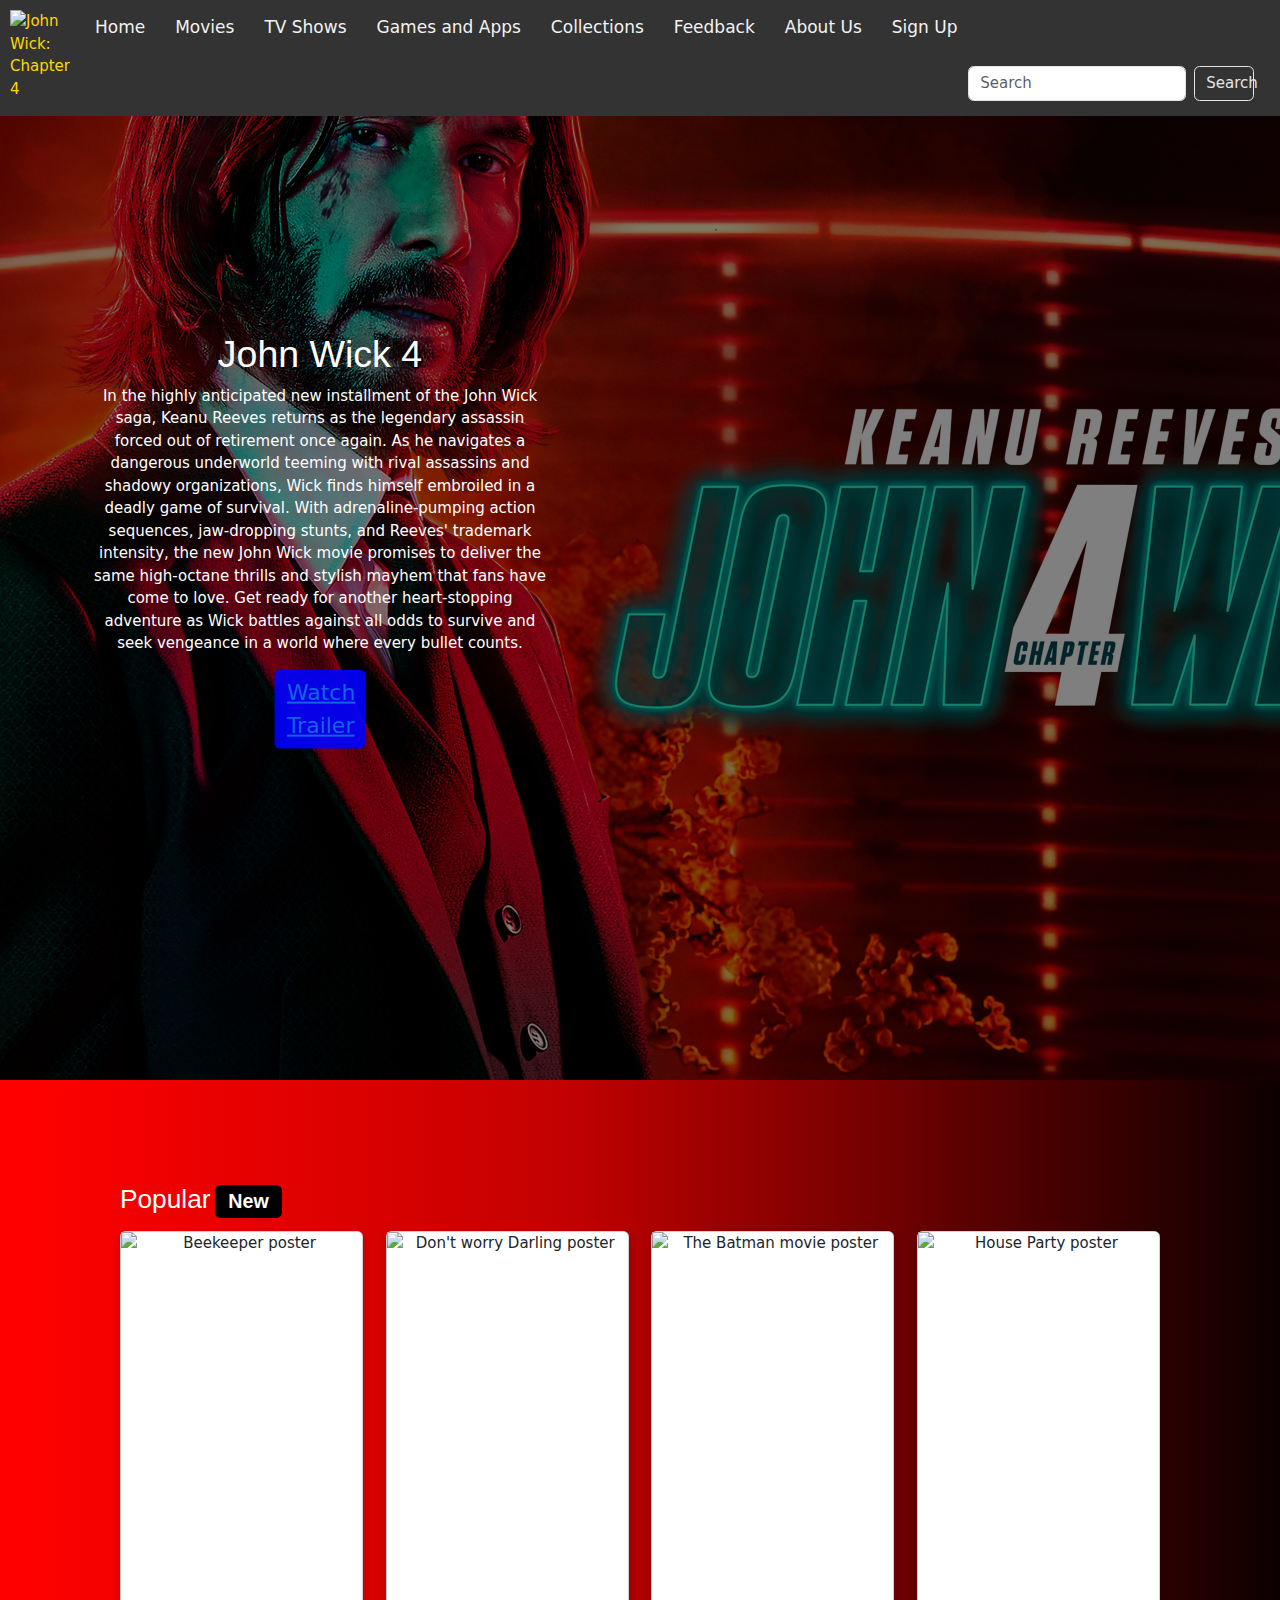
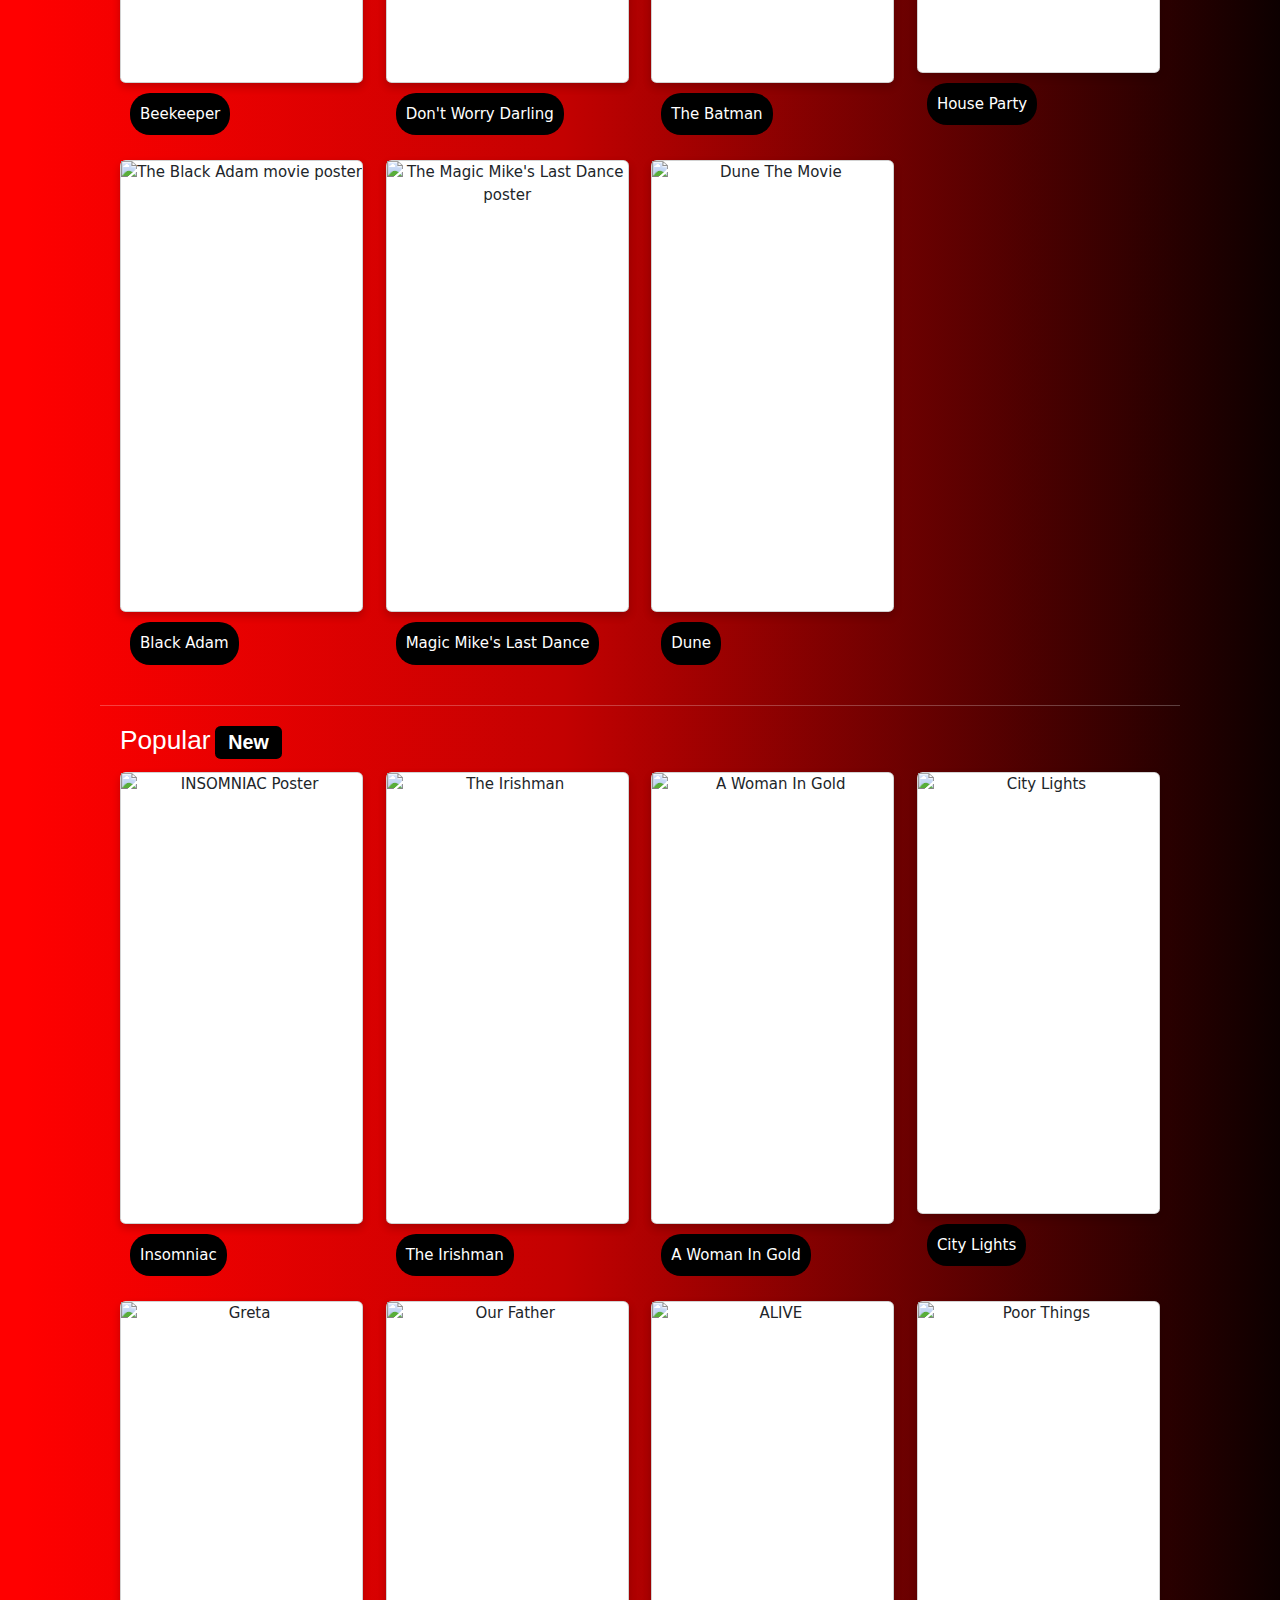
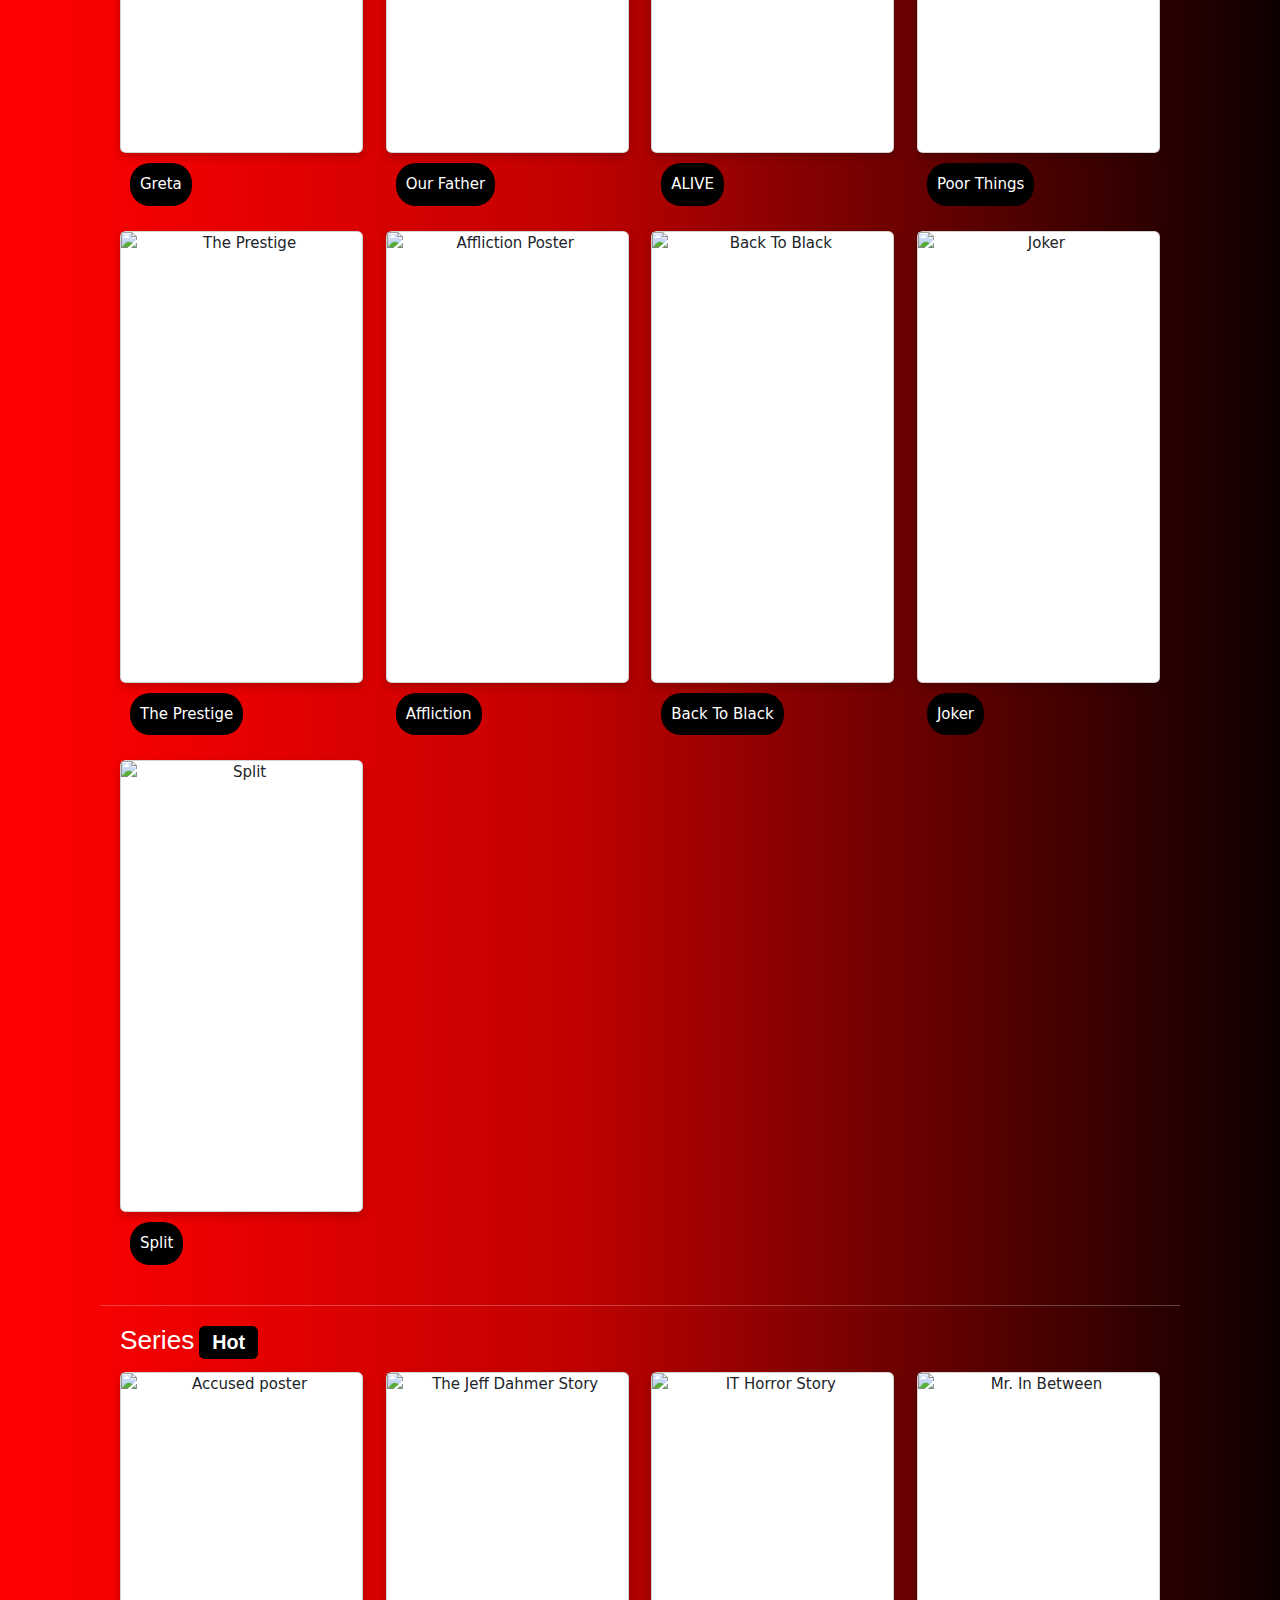
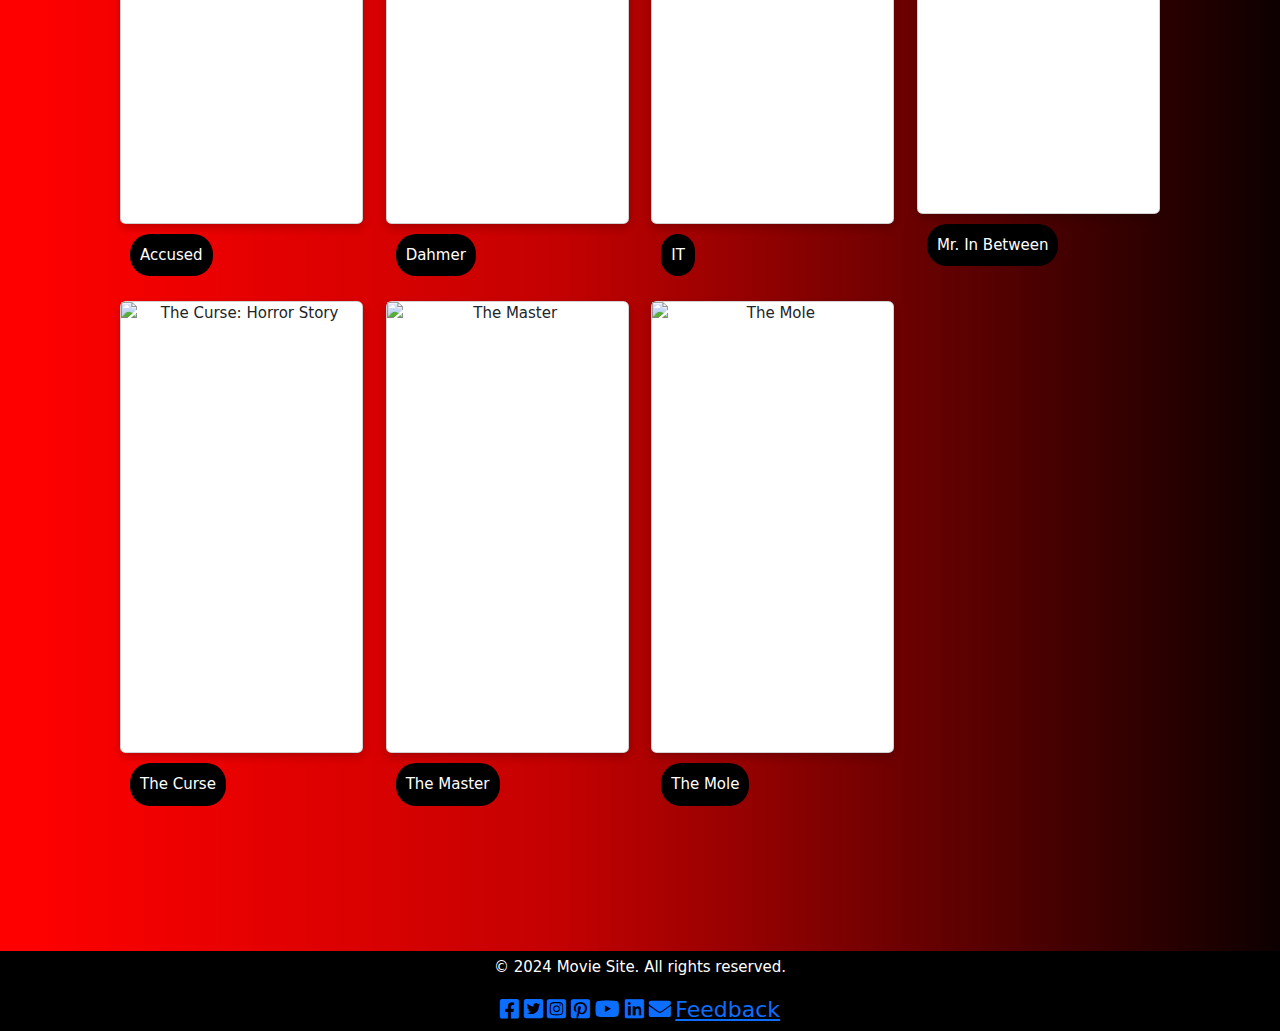
==== index.html @ 03858e6f "Add files via upload" ====
<!DOCTYPE html>
<html lang="en">
<head>
    <meta charset="UTF-8">
    <meta name="viewport" content="width=device-width, initial-scale=1.0">
    <title>Warner Bros</title>
    <link rel="stylesheet" href="https://maxcdn.bootstrapcdn.com/bootstrap/4.5.2/css/bootstrap.min.css">
    <!-- Bootstrap CSS -->
	<link rel="stylesheet" href="https://stackpath.bootstrapcdn.com/bootstrap/4.5.2/css/bootstrap.min.css">
	<!-- Load Font Awesome Icon Library -->
	<link rel="stylesheet" href="https://cdnjs.cloudflare.com/ajax/libs/font-awesome/4.7.0/css/font-awesome.min.css">
	<link rel="stylesheet" href="w3.css">
	<link rel="stylesheet" href="styles.css">
	<link rel="stylesheet" href="homestyle.css">
	
	  <link rel="stylesheet" href="https://cdnjs.cloudflare.com/ajax/libs/font-awesome/5.15.3/css/all.min.css">
  
	<script src="script.js"></script>
	<script src="https://ajax.googleapis.com/ajax/libs/jquery/3.7.1/jquery.min.js"></script>
	<script src="https://maxcdn.bootstrapcdn.com/bootstrap/3.4.1/js/bootstrap.min.js"></script>
	<script src="https://cdn.jsdelivr.net/npm/bootstrap@5.3.3/dist/js/bootstrap.bundle.min.js"></script>
	<!-- Bootstrap JavaScript -->
	<script src="https://stackpath.bootstrapcdn.com/bootstrap/4.5.2/js/bootstrap.min.js"></script>

	
	<meta name="viewport" content="width=device-width, initial-scale=1">
	<link href="https://cdn.jsdelivr.net/npm/bootstrap@5.3.3/dist/css/bootstrap.min.css" rel="stylesheet">
</head>
<body>
	<!-- sidenavigation bar -->
    <div class="" id="navbar"style="margin-bottom:150px;">
	
			<img  src="pics/wblogo.png" alt="John Wick: Chapter 4" class="logo">
    		
            <a href="#" class="active">Home</a>
            <a href="movies.html">Movies</a>
            <a href="shows.html">TV Shows</a>
            <a href="apps.html">Games and Apps</a>
            <a href="collections.html">Collections</a>
            <a href="feedback.html">Feedback</a>
            <a href="about.html">About Us</a>
			<a href="register.html">Sign Up</a>
			  <div  class="search">
                <form class="form-inline">
                    <input class="form-control mr-sm-2" type="search" placeholder="Search" aria-label="Search">
                    <button class="btn btn-outline-light my-2 my-sm-0" type="submit">Search</button>
                </form>
            </div>
        
		</div>
   
  <!-- end of side navigation bar -->
<div class="hero-image">
  <div class="col-md-8 hero-text clearfix">
    <h1>John Wick 4</h1>
    <p class="solidwhite">In the highly anticipated new installment of the John Wick saga, 
	Keanu Reeves returns as the legendary assassin forced out of retirement
	once again. As he navigates a dangerous underworld teeming with rival 
	assassins and shadowy organizations, Wick finds himself embroiled in 
	a deadly game of survival. With adrenaline-pumping action sequences, 
	jaw-dropping stunts, and Reeves' trademark intensity, the new John Wick 
	movie promises to deliver the same high-octane thrills and stylish mayhem
	that fans have come to love. Get ready for another heart-stopping adventure
	as Wick battles against all odds to survive and seek vengeance in a world 
	where every bullet counts.</p>
    <button class=" btn btn-md-4" style="color: white; background-color:blue;"><a href="https://youtu.be/qEVUtrk8_B4" target="_blank">Watch Trailer</a></button>
  </div>
</div>
	
	

<div class="main">

<!-- grid one -->
<!-- display grid of movies-->
	
<div class="row moviegrid">

<h3 class="solidwhite sectiontitle">Popular<span class="badge">New</span></h3>

<br>

<!-- first item -->
<div class="col-md-3">
            <div class="card" >
                     <img  src="pics/beekeeper.jpg" alt="Beekeeper poster" >
                   

				   </div>
					
 <!-- test -->
<div class="w3-container">
  <p onclick="document.getElementById('id01').style.display='block'" class="w3-button w3-black solidblack">Beekeeper</p>

  <div id="id01" class="w3-modal">
    <div class="w3-modal-content">
      <div class="w3-container">
        <span onclick="document.getElementById('id01').style.display='none'" class="w3-button w3-display-topright">&times;</span>
        <p>In "Beekeeper," Jason Statham stars as a retired
		special forces operative who finds solace in beekeeping
		after a traumatic experience. However, when his peaceful
		life is disrupted by a criminal organization targeting
		his apiary, he must utilize his combat skills to protect
		his bees and seek justice. As he delves deeper into the
		criminal underworld, he uncovers dark secrets and confronts
		his past, leading to an action-packed showdown where man and
		nature collide. With adrenaline-pumping stunts and intense 
		beekeeping sequences, "Beekeeper" delivers a thrilling mix
		of action and suspense. Get ready for a buzz-worthy adventure
		unlike any other.</p>
		
      </div>
    </div>
  </div>
</div>
<!-- end of modal -->

  </div>
<!-- second item -->
<div class="col-md-3">
            <div class="card">
                     <img  src="images/Movies/HOT/Darling.jpg" alt="Don't worry Darling poster" >
                    </div>
					
 <!-- test -->
<div class="w3-container">
  <p onclick="document.getElementById('darling').style.display='block'" class="w3-button w3-black solidblack">Don't Worry Darling</p>

  <div id="darling" class="w3-modal">
    <div class="w3-modal-content">
      <div class="w3-container">
        <span onclick="document.getElementById('darling').style.display='none'" class="w3-button w3-display-topright">&times;</span>
        <p>In "Don't Worry Darling," set in the 1950s, a seemingly idyllic
		suburban community harbors dark secrets. When a young housewife begins
		to unravel the truth behind the facade, she discovers a web of deception
		and danger. As she delves deeper, she realizes that her seemingly perfect
		husband may not be who he appears to be. With suspense building at every
		turn, "Don't Worry Darling" is a gripping thriller that explores the dark
		underbelly of conformity and the power of female resilience. Prepare for
		a mesmerizing journey that will keep you on the edge of your seat until
		the very end.</p>
		<button class=" btn btn-md-3" style="color: white; background-color:blue;"><a href="https://youtu.be/FgmnKsED-jU">Watch Trailer</a></button>
      </div>
    </div>
  </div>
</div>
<!-- end of modal -->
       
</div>

<!-- third item -->
<div class="col-md-3">
            <div class="card">
                     <img  src="images/Movies/HOT/TheBatman.jpg" alt="The Batman movie poster" >
                    </div>
					
 <!-- test -->
<div class="w3-container">
  <p onclick="document.getElementById('bat').style.display='block'" class="w3-button w3-black solidblack">The Batman</p>

  <div id="bat" class="w3-modal">
    <div class="w3-modal-content">
      <div class="w3-container">
        <span onclick="document.getElementById('bat').style.display='none'" class="w3-button w3-display-topright">&times;</span>
        <p>In "The Batman," Gotham City is gripped by fear as a mysterious 
		vigilante emerges to combat the city's rising criminal underworld. 
		With his dark demeanor and unwavering determination, the enigmatic 
		Batman sets out to unravel a sinister conspiracy that threatens to 
		engulf the entire city. As he delves deeper into the shadows, he 
		crosses paths with iconic adversaries like the cunning Catwoman and
		the menacing Riddler, each with their own agenda. With pulse-pounding
		action and a gritty atmosphere, "The Batman" is a thrilling and 
		visually stunning reinvention of the beloved superhero franchise. 
		Prepare for a dark and compelling journey into the heart of darkness.</p>
		<button class=" btn btn-md-3" style="color: white; background-color:blue;"><a href="https://youtu.be/mqqft2x_Aa4">Watch Trailer</a></button>
      </div>
    </div>
  </div>
</div>
<!-- end of modal -->
       
</div>

<!-- second item -->
<div class="col-md-3">
            <div class="card">
                     <img  src="images/Movies/HOT/HouseParty.jpg" alt="House Party poster" style="height: 440px;">
                    </div>
					
 <!-- test -->
<div class="w3-container">
  <p onclick="document.getElementById('house').style.display='block'" class="w3-button w3-black solidblack">House Party</p>

  <div id="house" class="w3-modal">
    <div class="w3-modal-content">
      <div class="w3-container">
        <span onclick="document.getElementById('house').style.display='none'" class="w3-button w3-display-topright">&times;</span>
        <p>In the 1990 comedy classic "House Party," high school student Kid sneaks
		out against his father's wishes to attend a wild house party thrown by his
		friend Play. As the night unfolds, Kid finds himself in a series of hilarious
		misadventures, including run-ins with bullies, encounters with eccentric
		partygoers, and a budding romance with the captivating Sydney. Fueled by
		infectious energy and iconic hip-hop performances, "House Party" is a 
		riotous celebration of youth, friendship, and breaking the rules. Get 
		ready for a nostalgic trip back to the '90s filled with laughter, dance,
		and unforgettable moments.</p>
		<button class=" btn btn-md-3" style="color: white; background-color:blue;"><a href="https://youtu.be/SaemahQzNTE">Watch Trailer</a></button>
      </div>
    </div>
  </div>
</div>
<!-- end of modal -->
       
</div>

<!-- third item -->
<!-- BlackAdam item -->
<div class="col-md-3">
            <div class="card" >
                     <img  src="images/Movies/HOT/BlackAdam.jpg" alt="The Black Adam movie poster" >
                   

				   </div>
					
 <!-- test -->
<div class="w3-container">
  <p onclick="document.getElementById('black').style.display='block'" class="w3-button w3-black solidblack">Black Adam</p>

  <div id="black" class="w3-modal">
    <div class="w3-modal-content">
      <div class="w3-container">
        <span onclick="document.getElementById('black').style.display='none'" class="w3-button w3-display-topright">&times;</span>
        <p>In "Black Adam," Dwayne Johnson embodies the titular antihero, 
		a legendary figure with ancient origins and immense power. 
		Awakened after millennia of imprisonment, Black Adam unleashes his
		wrath upon a modern world plagued by injustice and corruption. 
		As he seeks vengeance against those who wronged him in the past, 
		he clashes with forces both mortal and supernatural, including a 
		team of superheroes known as the Justice Society of America. 
		With breathtaking action and Johnson's charismatic presence, 
		"Black Adam" promises an electrifying journey into the depths of
		darkness and redemption. Brace yourself for an epic tale of power,
		redemption, and the ultimate quest for justice.</p>
		<button class=" btn btn-md-3" style="color: white; background-color:blue;"><a href = "https://youtu.be/X0tOpBuYasI">Watch Trailer</a></button>
      </div>
    </div>
  </div>
</div>
<!-- end of modal -->

  </div>


<!-- next item -->
<div class="col-md-3">
            <div class="card" >
                     <img  src="images/Movies/HOT/MagicMike.jpg" alt="The Magic Mike's Last Dance poster" >
                   

				   </div>
					
 <!-- test -->
<div class="w3-container">
  <p onclick="document.getElementById('magic').style.display='block'" class="w3-button w3-black solidblack">Magic Mike's Last Dance</p>

  <div id="magic" class="w3-modal">
    <div class="w3-modal-content">
      <div class="w3-container">
        <span onclick="document.getElementById('magic').style.display='none'" class="w3-button w3-display-topright">&times;</span>
        <p>In "Magic Mike's Last Dance," Channing Tatum returns for a final 
		performance as the charismatic stripper, Mike Lane. Facing the reality
		of aging out of his profession, Mike embarks on a farewell tour with his
		fellow dancers, aiming to give their fans one last unforgettable show. 
		Along the way, they confront personal demons, navigate complicated 
		relationships, and rediscover the true meaning of brotherhood. 
		With dazzling choreography, steamy romance, and heartfelt moments, 
		"Magic Mike's Last Dance" is a celebration of friendship, self-discovery,
		and the power of letting go. Get ready for one final, sizzling ride with
		the Kings of Tampa.</p>
		<button class=" btn btn-md-3" style="color: white; background-color:blue;"><a href="https://youtu.be/pBIGdw-BRxw">Watch Trailer</a></button>
      </div>
    </div>
  </div>
</div>
<!-- end of modal -->

  </div>


<!-- next item -->
<div class="col-md-3">
            <div class="card" >
                     <img  src="images/Movies/HOT/Dune.jpg" alt="Dune The Movie" style="height: 450px;">
                   

				   </div>
					
 <!-- test -->
<div class="w3-container">
  <p onclick="document.getElementById('dune').style.display='block'" class="w3-button w3-black solidblack">Dune</p>

  <div id="dune" class="w3-modal">
    <div class="w3-modal-content">
      <div class="w3-container">
        <span onclick="document.getElementById('dune').style.display='none'" class="w3-button w3-display-topright">&times;</span>
        <p>In "Dune," based on the iconic novel by Frank Herbert, humanity's destiny hangs 
		in the balance on the desert planet of Arrakis. Young nobleman Paul Atreides, 
		portrayed by Timothée Chalamet, is thrust into a dangerous power struggle as his 
		family assumes control of the treacherous desert world, the only source of the 
		coveted spice melange. As Paul grapples with his own destiny and confronts the 
		ruthless House Harkonnen, he unlocks hidden powers and discovers his role in shaping 
		the future of the universe. Directed by Denis Villeneuve, "Dune" is an epic saga of 
		politics, religion, and survival set against the breathtaking backdrop of a harsh 
		and unforgiving landscape. Prepare to be swept away on a journey of epic proportions,
		where every decision carries monumental consequences.</p>
		<button class=" btn btn-md-3" style="color: white; background-color:blue;"><a href = "https://youtu.be/n9xhJrPXop4">Watch Trailer</a></button>
      </div>
    </div>
  </div>
</div>
<!-- end of modal -->

  </div>	
<!-- end of grid display -->



	
	<!-- main section -->

</div>

 <!-- next Row -->
 <hr style="color:white;" >
 

  <div class="row moviegrid">

<h3 class="solidwhite sectiontitle">Popular<span class="badge">New</span></h3>

<br>

<!-- first item -->
<div class="col-md-3">
            <div class="card" >
                     <img  src="images/homepage/PopularMovies/INSOMNIAC.jpg" alt="INSOMNIAC Poster" >
                   

				   </div>
					
 <!-- test -->
<div class="w3-container">
  <p onclick="document.getElementById('insomniac').style.display='block'" class="w3-button w3-black solidblack">Insomniac</p>

  <div id="insomniac" class="w3-modal">
    <div class="w3-modal-content">
      <div class="w3-container">
        <span onclick="document.getElementById('insomniac').style.display='none'" class="w3-button w3-display-topright">&times;</span>
        <p>Insomniac" is a gripping psychological thriller that follows the harrowing journey of a man plagued by severe insomnia.
		As his sleep deprivation intensifies, he becomes increasingly disconnected from reality, blurring the lines between dreams
		and waking life. Fuelled by paranoia and desperation, he embarks on a desperate quest to uncover the truth behind his 
		condition before it consumes him entirely. With its relentless tension and mind-bending twists, "Insomniac" keeps audiences
		on the edge of their seats until the final, shocking revelation</p>
      </div>
    </div>
  </div>
</div>
<!-- end of modal -->

  </div>
<!-- second item -->
<div class="col-md-3">
            <div class="card">
                     <img  src="images/homepage/PopularMovies/TheIrishman.jpg" alt="The Irishman" >
                    </div>
					
 <!-- test -->
<div class="w3-container">
  <p onclick="document.getElementById('irish').style.display='block'" class="w3-button w3-black solidblack">The Irishman</p>

  <div id="irish" class="w3-modal">
    <div class="w3-modal-content">
      <div class="w3-container">
        <span onclick="document.getElementById('irish').style.display='none'" class="w3-button w3-display-topright">&times;</span>
        <p>The Irishman is a sprawling crime epic directed by Martin Scorsese, chronicling the life of Frank Sheeran, 
		a mob hitman who reflects on his involvement with organized crime. Starring Robert De Niro, Al Pacino, 
		and Joe Pesci, the film spans decades, offering a gripping portrayal of Sheeran's rise through the ranks
		of the Mafia and his relationships with key figures such as Jimmy Hoffa. With its masterful direction, 
		stellar performances, and richly layered storytelling, "The Irishman" is a cinematic tour de force that
		explores themes of loyalty, betrayal, and the cost of a life lived in the shadows.</p>
      </div>
    </div>
  </div>
</div>
<!-- end of modal -->
       
</div>

<!-- third item -->
<div class="col-md-3">
            <div class="card">
                     <img  src="images/homepage/PopularMovies/WomanInGold.jpg" alt="A Woman In Gold" >
                    </div>
					
 <!-- test -->
<div class="w3-container">
  <p onclick="document.getElementById('gold').style.display='block'" class="w3-button w3-black solidblack">A Woman In Gold</p>

  <div id="gold" class="w3-modal">
    <div class="w3-modal-content">
      <div class="w3-container">
        <span onclick="document.getElementById('gold').style.display='none'" class="w3-button w3-display-topright">&times;</span>
        <p>Woman in Gold" is a compelling historical drama based on the true story of Maria Altmann, an elderly Jewish woman
		who embarks on a legal battle to reclaim artwork stolen from her family by the Nazis during World War II. Helen Mirren
		delivers a powerful performance as Maria, who enlists the help of a young lawyer, played by Ryan Reynolds, to challenge
		the Austrian government and reclaim Gustav Klimt's iconic painting, "Portrait of Adele Bloch-Bauer I," also known as 
		the "Woman in Gold." As Maria and her lawyer navigate the complexities of international law and confront the ghosts 
		of the past, they uncover a legacy of injustice and personal sacrifice. With its blend of history, art, and human drama,
		"Woman in Gold" is a poignant and inspiring tale of resilience, justice, and the enduring power of the human spirit.</p>
		
      </div>
    </div>
  </div>
</div>
<!-- end of modal -->
       
</div>

<!-- second item -->
<div class="col-md-3">
            <div class="card">
                     <img  src="images/homepage/PopularMovies/CityLights.jpg" alt="City Lights" style="height: 440px;">
                    </div>
					
 <!-- test -->
<div class="w3-container">
  <p onclick="document.getElementById('lights').style.display='block'" class="w3-button w3-black solidblack">City Lights</p>

  <div id="lights" class="w3-modal">
    <div class="w3-modal-content">
      <div class="w3-container">
        <span onclick="document.getElementById('lights').style.display='none'" class="w3-button w3-display-topright">&times;</span>
        <p> City Lights" is a timeless romantic comedy-drama directed by and starring the iconic Charlie Chaplin. 
		In this silent film masterpiece, Chaplin's beloved character, The Tramp, finds himself entangled in a series
		of misadventures in the bustling streets of the city. Amidst the chaos, he encounters a beautiful blind flower girl,
		played by Virginia Cherrill, and is instantly captivated by her charm. Determined to help her regain her sight and 
		win her affection, The Tramp embarks on a heartfelt journey filled with laughter, tears, and unexpected twists. 
		With its enchanting blend of slapstick comedy and poignant emotion, "City Lights" remains a timeless classic that
		continues to captivate audiences around the world.</p>
      </div>
    </div>
  </div>
</div>
<!-- end of modal -->
       
</div>

<!-- third item -->
<!-- BlackAdam item -->
<div class="col-md-3">
            <div class="card" >
                     <img  src="images/homepage/PopularMovies/Greta.jpg" alt="Greta" >
                   

				   </div>
					
 <!-- test -->
<div class="w3-container">
  <p onclick="document.getElementById('greta').style.display='block'" class="w3-button w3-black solidblack">Greta</p>

  <div id="greta" class="w3-modal">
    <div class="w3-modal-content">
      <div class="w3-container">
        <span onclick="document.getElementById('greta').style.display='none'" class="w3-button w3-display-topright">&times;</span>
        <p>Greta" is a tense and suspenseful thriller that follows the unsettling relationship between Frances, 
		a young woman, and Greta, an enigmatic and seemingly harmless widow. When Frances discovers a lost purse
		and returns it to Greta, a bond forms between them, but Frances soon realizes that Greta's intentions are
		far from innocent. As Greta's behavior grows increasingly obsessive and dangerous, Frances finds herself 
		trapped in a terrifying game of cat and mouse, fighting for her life against a formidable adversary. 
		With its gripping plot and standout performances from Chloe Grace Moretz and Isabelle Huppert, "Greta" 
		delivers an edge-of-your-seat experience that will leave audiences breathless.</p>
      </div>
    </div>
  </div>
</div>
<!-- end of modal -->

  </div>


<!-- next item -->
<div class="col-md-3">
            <div class="card" >
                     <img  src="images/homepage/PopularMovies/OurFather.jpg" alt="Our Father" >
                   

				   </div>
					
 <!-- test -->
<div class="w3-container">
  <p onclick="document.getElementById('father').style.display='block'" class="w3-button w3-black solidblack">Our Father</p>

  <div id="father" class="w3-modal">
    <div class="w3-modal-content">
      <div class="w3-container">
        <span onclick="document.getElementById('father').style.display='none'" class="w3-button w3-display-topright">&times;</span>
        <p>Our Father" is a moving drama that follows Thomas, a man grappling with his troubled relationship with his estranged father.
		When he learns of his father's illness, Thomas embarks on a journey of reconciliation and self-discovery. 
		Through encounters with old friends and the love of his family, Thomas navigates the complexities of forgiveness and redemption.
		This heartfelt film explores the enduring power of love to heal old wounds and the importance of confronting the past to embrace a brighter future</p>
		<button class=" btn btn-md-3" style="color: white; background-color:blue;"><a href="https://youtu.be/phQxK5u8IEs">Watch Trailer</a></button>
      </div>
    </div>
  </div>
</div>
<!-- end of modal -->

  </div>


<!-- next item -->
<div class="col-md-3">
            <div class="card" >
                     <img  src="images/homepage/PopularMovies/ALIVE.jpg" alt="ALIVE" style="height: 450px;">
                   

				   </div>
					
 <!-- test -->
<div class="w3-container">
  <p onclick="document.getElementById('alive').style.display='block'" class="w3-button w3-black solidblack">ALIVE</p>

  <div id="alive" class="w3-modal">
    <div class="w3-modal-content">
      <div class="w3-container">
        <span onclick="document.getElementById('alive').style.display='none'" class="w3-button w3-display-topright">&times;</span>
        <p>Pain Means You're Alive" is a raw and poignant drama that delves into the tumultuous journey of a young 
		woman battling addiction and trauma. As she grapples with the demons of her past and struggles to find 
		redemption, she forms unexpected connections with fellow survivors who share in her pain. Through moments
		of heartbreak and triumph, she confronts the harsh realities of addiction and learns that true healing 
		begins with acceptance and self-forgiveness. With its powerful performances and unflinching portrayal of
		addiction, "Pain Means You're Alive" is a testament to the resilience of the human spirit and the 
		transformative power of hope.</p>
      </div>
    </div>
  </div>
</div>
<!-- end of modal -->

  </div>	
<!-- end of grid display -->


<!-- next item -->
<div class="col-md-3">
            <div class="card" >
                     <img  src="images/homepage/PopularMovies/PoorThings.jpg" alt="Poor Things" >
                   

				   </div>
					
 <!-- test -->
<div class="w3-container">
  <p onclick="document.getElementById('poor').style.display='block'" class="w3-button w3-black solidblack">Poor Things</p>

  <div id="poor" class="w3-modal">
    <div class="w3-modal-content">
      <div class="w3-container">
        <span onclick="document.getElementById('poor').style.display='none'" class="w3-button w3-display-topright">&times;</span>
        <p>Poor Things" is a darkly comedic thriller that follows the story of Bella Baxter, a young woman who rises from 
		the dead thanks to the experimental efforts of a mad scientist, Dr. Godwin Baxter. Reborn with a new identity, Bella
		navigates a twisted world of deceit and intrigue as she grapples with her newfound existence and seeks revenge on 
		those who wronged her. Set against the backdrop of Victorian-era Glasgow, this eccentric tale explores themes of 
		identity, power, and the consequences of playing God. With its blend of macabre humour and gothic atmosphere, 
		"Poor Things" promises to captivate audiences with its unique and twisted narrative.</p>
      </div>
    </div>
  </div>
</div>
<!-- end of modal -->

  </div>	
<!-- end of item -->
	
<!-- next item -->
<div class="col-md-3">
            <div class="card" >
                     <img  src="images/homepage/PopularMovies/ThePrestige.jpg" alt="The Prestige" >
                   

				   </div>
					
 <!-- test -->
<div class="w3-container">
  <p onclick="document.getElementById('prestige').style.display='block'" class="w3-button w3-black solidblack">The Prestige</p>

  <div id="prestige" class="w3-modal">
    <div class="w3-modal-content">
      <div class="w3-container">
        <span onclick="document.getElementById('prestige').style.display='none'" class="w3-button w3-display-topright">&times;</span>
        <p>The Prestige" is a mesmerizing thriller that explores the intense rivalry between two magicians in Victorian-era London.
		Hugh Jackman and Christian Bale star as Alfred Borden and Robert Angier, respectively, whose fierce competition drives them
		to increasingly dangerous lengths in pursuit of the ultimate illusion. As their obsession consumes them, their lives intertwine
		in a complex web of deception, betrayal, and sacrifice. Directed by Christopher Nolan and featuring an all-star cast, including
		Scarlett Johansson and Michael Caine, "The Prestige" is a spellbinding tale of ambition, obsession, and the price of perfection.</p>
		
      </div>
    </div>
  </div>
</div>
<!-- end of modal -->

  </div>	
<!-- end of item -->
<!-- next item -->
<div class="col-md-3">
            <div class="card" >
                     <img  src="images/homepage/PopularMovies/Affliction.jpg" alt="Affliction Poster" >
                   

				   </div>
					
 <!-- test -->
<div class="w3-container">
  <p onclick="document.getElementById('affliction').style.display='block'" class="w3-button w3-black solidblack">Affliction</p>

  <div id="affliction" class="w3-modal">
    <div class="w3-modal-content">
      <div class="w3-container">
        <span onclick="document.getElementById('affliction').style.display='none'" class="w3-button w3-display-topright">&times;</span>
        <p>Affliction" is a gripping drama that delves into the unraveling psyche of small-town sheriff Wade Whitehouse, 
		portrayed by Nick Nolte, as he grapples with personal demons and family turmoil. Directed by Paul Schrader and 
		based on the novel by Russell Banks, the film unfolds against the bleak backdrop of rural New Hampshire, where 
		Wade's troubled past resurfaces amid a snow-covered landscape. As tensions escalate and long-buried secrets come
		to light, Wade finds himself on a collision course with his own destructive impulses, leading to a haunting and 
		unforgettable climax. With its powerful performances and haunting atmosphere, "Affliction" is a masterful exploration
		of guilt, redemption, and the dark underbelly of the human soul.</p>
		<button class=" btn btn-md-3" style="color: white; background-color:blue;"><a href ="https://youtu.be/oLyinKCtKiY">Watch Trailer</a></button>
      </div>
    </div>
  </div>
</div>
<!-- end of modal -->

  </div>	
<!-- end of item -->
<!-- next item -->
<div class="col-md-3">
            <div class="card" >
                     <img  src="images/homepage/PopularMovies/BackToBlack.jpg" alt="Back To Black" >
                   

				   </div>
					
 <!-- test -->
<div class="w3-container">
  <p onclick="document.getElementById('back').style.display='block'" class="w3-button w3-black solidblack">Back To Black</p>

  <div id="back" class="w3-modal">
    <div class="w3-modal-content">
      <div class="w3-container">
        <span onclick="document.getElementById('back').style.display='none'" class="w3-button w3-display-topright">&times;</span>
        <p>Back to Black" is a gripping psychological thriller that plunges viewers into the heart of a small, tightly
		woven community where dark secrets lurk beneath the surface. When a mysterious murder rocks the town, suspicion
		and paranoia grip its inhabitants, unravelling long-held alliances and exposing hidden truths. As tensions escalate
		and loyalties are tested, the search for the truth leads down a treacherous path where no one is above suspicion. 
		With its riveting plot twists and nuanced characters, "Back to Black" keeps audiences on the edge of their seats 
		until the shocking, climactic finale.</p>
      </div>
    </div>
  </div>
</div>
<!-- end of modal -->

  </div>	
<!-- end of item -->
<!-- next item -->
<div class="col-md-3">
            <div class="card" >
                     <img  src="images/homepage/PopularMovies/Joker.jpg" alt="Joker" >
                   

				   </div>
					
 <!-- test -->
<div class="w3-container">
  <p onclick="document.getElementById('joker').style.display='block'" class="w3-button w3-black solidblack">Joker</p>

  <div id="joker" class="w3-modal">
    <div class="w3-modal-content">
      <div class="w3-container">
        <span onclick="document.getElementById('joker').style.display='none'" class="w3-button w3-display-topright">&times;</span>
        <p>Joker" is a chilling and visceral exploration of one man's descent into madness, offering a haunting 
		origin story for the iconic Batman villain. Joaquin Phoenix delivers a tour de force performance as Arthur
		Fleck, a failed comedian struggling to find his place in a fractured society. Set against the gritty backdrop
		of Gotham City in the 1980s, the film delves into Arthur's transformation into the notorious Joker as he 
		grapples with his own demons and confronts the cruelty and indifference of the world around him. With its
		dark and unsettling tone, "Joker" is a bold and provocative cinematic experience that challenges audiences
		to confront the complexities of mental illness, societal injustice, and the nature of evil.</p>
      </div>
    </div>
  </div>
</div>
<!-- end of modal -->

  </div>	
<!-- end of item -->
<!-- next item -->
<div class="col-md-3">
            <div class="card" >
                     <img  src="images/homepage/PopularMovies/Split.jpg" alt="Split" >
                   

				   </div>
					
 <!-- test -->
<div class="w3-container">
  <p onclick="document.getElementById('split').style.display='block'" class="w3-button w3-black solidblack">Split</p>

  <div id="split" class="w3-modal">
    <div class="w3-modal-content">
      <div class="w3-container">
        <span onclick="document.getElementById('split').style.display='none'" class="w3-button w3-display-topright">&times;</span>
        <p>Split" is a gripping psychological thriller directed by M. Night Shyamalan, featuring James McAvoy in
		a tour de force performance. The film follows the harrowing ordeal of three teenage girls who are abducted
		by Kevin Wendell Crumb, a man suffering from dissociative identity disorder (DID), harbouring 23 distinct 
		personalities. As the girls struggle to escape their captor's clutches, they must navigate the volatile and
		unpredictable nature of Kevin's psyche. With each personality possessing its own unique traits and motivations,
		the girls race against time to uncover the secrets of Kevin's fractured mind before a terrifying new personality,
		known as "The Beast," emerges. Fuelled by suspense and tension, "Split" is a chilling exploration of the depths 
		of human consciousness and the terrifying consequences of trauma.</p>
      </div>
    </div>
  </div>
</div>
<!-- end of modal -->

  </div>	
<!-- end of item -->	
	
	
	<!-- end section -->

</div>
 
 
 <!-- end of Row -->
<hr style="color: white;">
 <!-- new row -->
 
 <div class="row moviegrid">

<h3 class="solidwhite sectiontitle">Series<span class="badge">Hot</span></h3>

<br>

<!-- first item -->
<div class="col-md-3">
            <div class="card" >
                     <img  src="images/homepage/MovieSeries/Accused.jpg" alt="Accused poster" >
                   

				   </div>
					
 <!-- test -->
<div class="w3-container">
  <p onclick="document.getElementById('accused').style.display='block'" class="w3-button w3-black solidblack">Accused</p>

  <div id="accused" class="w3-modal">
    <div class="w3-modal-content">
      <div class="w3-container">
        <span onclick="document.getElementById('accused').style.display='none'" class="w3-button w3-display-topright">&times;</span>
        <p>Accused" is a gripping courtroom drama that follows the harrowing journey of a woman wrongfully accused of a heinous crime.
		As she fights to clear her name and seek justice, she must navigate a legal system rife with corruption and prejudice. With 
		its compelling performances and tense, twist-filled narrative, "Accused" shines a spotlight on the flaws and complexities of
		the justice system, delivering a riveting and thought-provoking cinematic experience.</p>
      </div>
    </div>
  </div>
</div>
<!-- end of modal -->

  </div>
<!-- second item -->
<div class="col-md-3">
            <div class="card">
                     <img  src="images/homepage/MovieSeries/Dahmer.jpg" alt="The Jeff Dahmer Story" >
                    </div>
					
 <!-- test -->
<div class="w3-container">
  <p onclick="document.getElementById('dahmer').style.display='block'" class="w3-button w3-black solidblack">Dahmer</p>

  <div id="dahmer" class="w3-modal">
    <div class="w3-modal-content">
      <div class="w3-container">
        <span onclick="document.getElementById('dahmer').style.display='none'" class="w3-button w3-display-topright">&times;</span>
        <p>Dahmer" is a chilling biographical drama that delves into the life of notorious serial killer Jeffrey Dahmer. 
		Portrayed by Jeremy Renner in a haunting and transformative performance, the film explores Dahmer's descent into
		madness and his gruesome crimes that shocked the nation. Set against the backdrop of 1980s Milwaukee, "Dahmer" 
		offers a disturbing glimpse into the mind of a disturbed individual, tracing his troubled childhood, his spiral 
		into darkness, and the horrifying acts that earned him infamy. With its unflinching portrayal of evil and Renner's 
		mesmerizing performance, "Dahmer" is a bone-chilling exploration of one of America's most notorious killers.</p>
		</div>
    </div>
  </div>
</div>
<!-- end of modal -->
       
</div>

<!-- third item -->
<div class="col-md-3">
            <div class="card">
                     <img  src="images/homepage/MovieSeries/IT.jpg" alt="IT Horror Story" >
                    </div>
					
 <!-- test -->
<div class="w3-container">
  <p onclick="document.getElementById('it').style.display='block'" class="w3-button w3-black solidblack">IT</p>

  <div id="it" class="w3-modal">
    <div class="w3-modal-content">
      <div class="w3-container">
        <span onclick="document.getElementById('it').style.display='none'" class="w3-button w3-display-topright">&times;</span>
        <p>It" is a terrifying horror film based on Stephen King's iconic novel, following a group of children in the 
		small town of Derry, Maine, who are terrorized by a malevolent entity that takes the form of Pennywise the
		Dancing Clown. As the children confront their deepest fears and band together to defeat the ancient evil, 
		they uncover the dark secrets of their town and the tragic history of its residents. With its spine-chilling
		atmosphere, gripping performances, and unforgettable scares, "It" is a haunting cinematic experience that will
		leave audiences trembling long after the credits roll.</p>
	</div>
    </div>
  </div>
</div>
<!-- end of modal -->
       
</div>

<!-- second item -->
<div class="col-md-3">
            <div class="card">
                     <img  src="images/homepage/MovieSeries/MrInBetween.jpg" alt="Mr. In Between" style="height: 440px;">
                    </div>
					
 <!-- test -->
<div class="w3-container">
  <p onclick="document.getElementById('mr').style.display='block'" class="w3-button w3-black solidblack">Mr. In Between</p>

  <div id="mr" class="w3-modal">
    <div class="w3-modal-content">
      <div class="w3-container">
        <span onclick="document.getElementById('mr').style.display='none'" class="w3-button w3-display-topright">&times;</span>
        <p>Mr. In Between" is a gritty crime thriller that follows the tumultuous life of Ray Shoesmith, a conflicted 
		hitman struggling to balance his violent profession with his responsibilities as a father and lover. 
		Scott Ryan delivers a riveting performance as Shoesmith, navigating a dangerous underworld where loyalty
		is fleeting and betrayal is a constant threat. As Shoesmith grapples with his moral compass and confronts
		the consequences of his actions, "Mr. In Between" offers a raw and uncompromising portrayal of a man caught
		between two worlds, searching for redemption in a sea of violence and chaos.</p>
	</div>
    </div>
  </div>
</div>
<!-- end of modal -->
       
</div>

<!-- third item -->
<!-- BlackAdam item -->
<div class="col-md-3">
            <div class="card" >
                     <img  src="images/homepage/MovieSeries/TheCurse.jpg" alt="The Curse: Horror Story" >
                   

				   </div>
					
 <!-- test -->
<div class="w3-container">
  <p onclick="document.getElementById('curse').style.display='block'" class="w3-button w3-black solidblack">The Curse</p>

  <div id="curse" class="w3-modal">
    <div class="w3-modal-content">
      <div class="w3-container">
        <span onclick="document.getElementById('curse').style.display='none'" class="w3-button w3-display-topright">&times;</span>
        <p>The Curse" is a chilling horror film that plunges viewers into a remote countryside community plagued by
		a sinister curse. As inexplicable and terrifying events unfold, a family discovers that they are at the centre
		of a malevolent force that threatens to destroy them all. With its atmospheric setting and spine-tingling suspense,
		"The Curse" delivers a gripping tale of supernatural terror that will leave audiences on the edge of their seats until
		the very end.</p>
	 </div>
    </div>
  </div>
</div>
<!-- end of modal -->

  </div>


<!-- next item -->
<div class="col-md-3">
            <div class="card" >
                     <img  src="images/homepage/MovieSeries/TheMaster.jpg" alt="The Master" >
                   

				   </div>
					
 <!-- test -->
<div class="w3-container">
  <p onclick="document.getElementById('master').style.display='block'" class="w3-button w3-black solidblack">The Master</p>

  <div id="master" class="w3-modal">
    <div class="w3-modal-content">
      <div class="w3-container">
        <span onclick="document.getElementById('master').style.display='none'" class="w3-button w3-display-topright">&times;</span>
        <p>The Master" is a captivating drama directed by Paul Thomas Anderson, exploring the complex relationship 
		between a charismatic cult leader, Lancaster Dodd, played by Philip Seymour Hoffman, and a troubled World War II
		veteran, Freddie Quell, portrayed by Joaquin Phoenix. Set against the backdrop of post-war America, 
		the film delves into themes of power, control, and the search for meaning in a changing world. With 
		its mesmerizing performances and thought-provoking narrative, "The Master" is a riveting cinematic 
		experience that lingers in the mind long after the credits roll.</p>
	</div>
    </div>
  </div>
</div>
<!-- end of modal -->

  </div>


<!-- next item -->
<div class="col-md-3">
            <div class="card" >
                     <img  src="images/homepage/MovieSeries/TheMole.jpg" alt="The Mole" style="height: 450px;">
                   

				   </div>
					
 <!-- test -->
<div class="w3-container">
  <p onclick="document.getElementById('mole').style.display='block'" class="w3-button w3-black solidblack">The Mole</p>

  <div id="mole" class="w3-modal">
    <div class="w3-modal-content">
      <div class="w3-container">
        <span onclick="document.getElementById('mole').style.display='none'" class="w3-button w3-display-topright">&times;</span>
        <p>The Mole" is a tense espionage thriller that follows the gripping cat-and-mouse game between a skilled
		intelligence operative and a mysterious double agent embedded within their ranks. As the stakes escalate
		and loyalties are tested, the tension mounts, leading to a heart-pounding finale where betrayal and deception
		collide. With its intricate plot twists and pulse-pounding action, "The Mole" keeps audiences on the edge
		of their seats until the final, shocking reveal.</p>
	</div>
    </div>
  </div>
</div>
<!-- end of modal -->

  </div>	
<!-- end of grid display -->



	
	<!-- main section -->

</div>

 <!-- end of new row -->
</div>
<!-- end of main section -->

  <footer>
	 <p class="solidwhite">&copy; 2024 Movie Site. All rights reserved.</p> 	<!-- Add font awesome icons -->
  <div id="social-media-links">
            <a href="https://www.facebook.com/WarnerBrosPictures/" target="_blank"><i class="fab fa-facebook-square"></i></a>
            <a href="https://twitter.com/warnerbros" target="_blank"><i class="fab fab fa-twitter-square"></i></a>
            <a href="https://www.instagram.com/wbpictures/?hl=en" target="_blank"><i class="fab fa-instagram-square"></i></a>
            <a href="https://www.pinterest.com/warnerbrosent/" target="_blank"><i class="fab fa-pinterest-square"></i></a>
            <a href="https://www.youtube.com/user/WarnerBrosPictures" target="_blank"><i class="fab fa-youtube"></i></a>
            <a href="https://www.linkedin.com/company/warner-bros--entertainment/" target="_blank"><i class="fab fa-linkedin"></i></a>
            <a href="news letter.html" target="_blank"><i class="fas fa-envelope"></i></a>
            <a href="feedback.html">Feedback</a>
        </div>
  </footer>
	
	<script>
// Get the elements with class="column"
var elements = document.getElementsByClassName("graphic");

// Declare a loop variable
var i;

// List View
function listView() {
  for (i = 0; i < elements.length; i++) {
    elements[i].style.width = "100%";
  }
}

// Grid View
function gridView() {
  for (i = 0; i < elements.length; i++) {
    elements[i].style.width = "50%";
  }
}

/* Optional: Add active class to the current button (highlight it) */
var container = document.getElementById("btnContainer");
var btns = container.getElementsByClassName("btn");
for (var i = 0; i < btns.length; i++) {
  btns[i].addEventListener("click", function() {
    var current = document.getElementsByClassName("active");
    current[0].className = current[0].className.replace(" active", "");
    this.className += " active";
  });
}
</script>
<script>
let slideIndex = 0;
showSlides();

function showSlides() {
  let i;
  let slides = document.getElementsByClassName("mySlides");
  let dots = document.getElementsByClassName("dot");
  for (i = 0; i < slides.length; i++) {
    slides[i].style.display = "none";  
  }
  slideIndex++;
  if (slideIndex > slides.length) {slideIndex = 1}    
  for (i = 0; i < dots.length; i++) {
    dots[i].className = dots[i].className.replace(" active", "");
  }
  slides[slideIndex-1].style.display = "block";  
  dots[slideIndex-1].className += " active";
  setTimeout(showSlides, 8000); // Change image every 8 seconds
}
</script>

<script>
var acc = document.getElementsByClassName("accordion");
var i;

for (i = 0; i < acc.length; i++) {
  acc[i].addEventListener("click", function() {
    this.classList.toggle("active");
    var panel = this.nextElementSibling;
    if (panel.style.maxHeight) {
      panel.style.maxHeight = null;
    } else {
      panel.style.maxHeight = panel.scrollHeight + "px";
    } 
  });
}</script>
<script>
/* When the user scrolls down, hide the navbar. When the user scrolls up, show the navbar */
var prevScrollpos = window.pageYOffset;
window.onscroll = function() {
  var currentScrollPos = window.pageYOffset;
  if (prevScrollpos > currentScrollPos) {
    document.getElementById("navbar").style.top = "0";
  } else {
    document.getElementById("navbar").style.top = "-50px";
  }
  prevScrollpos = currentScrollPos;
}
</script>
</body>
</html>
---- styles.css ----
body {
            font-family: Arial, sans-serif;
            margin: 0;
            padding: 0;
            background: linear-gradient(90deg, rgba(255,0,0,1) 2%, rgba(195,1,1,1) 44%, rgba(13,0,0,1) 100%);
			color: #fff;
        }
        header {
            background-color: black;
            padding: 30px;
            text-align: right;
        }
        nav {
            background-color: transparent;
            padding: 10px;
            text-align: right;
        }
        nav a {
            color: #fff;
            text-decoration: none;
            margin: 0 10px;
        }
        section {
            text-align: center;
			object-fit: cover;
			margin-bottom: 50px;
			display: block;
        }
        footer {
            background-color: black;
            color: #fff;
            padding: 5px;
            bottom: 0;
            width: 100%;
			margin-top: 20px;

        }
		li{
			list-style: none;
		}
		i
		{
			border-radius: 50%;
		}
		/* Footer icons */
		.fa {
			padding: 3px;
			font-size: 14px;
			text-decoration: none;
			border-radius: 50%;
			float: righht;
}
		.footer{
			display: inline;
		}
		span{
			display: inline;
		}
		.main{padding: 100px;}
		
        .movie-info {
            display: flex;
            justify-content: center;
            align-items: center;
            flex-direction: column;
			color: white;
        }
        .movie-image {
            width: 500px;
            height: auto;
			margin-left: 100px;
            margin-bottom: 20px;
			border-radius: 40px;
        }
		.accordianimage {
            width: 500px;
            height: auto;
            margin-bottom: 20px;
			border-radius: 40px;
        }
		.logo	{
			padding: 5px;
			width:	70px;
			margin: 5px;
			float: left;
		}
		.footerlogo	{
			float: center;
			width:	90px;
		}
		.stamp{vertical-align: middle;}
		.cover{
			width: 100%;
		}
		
/* footer column */
.footercolumn {
	align-content: center;
}


/* Create two equal columns that floats next to each other */
.column {
  float: left;
  width: 80%;
  padding: 10px;
}
.moviegrid,.column {
	padding-left: 20px;
	padding-right: 20px;
}
/* Clear floats after the columns */
.row:after {
  content: "";
  display: table;
  clear: both;
}

/* Slide show style  */

* {box-sizing: border-box;}
body {font-family: Verdana, sans-serif;}
.mySlides {display: none;}
img {vertical-align: middle;}

/* Slideshow container */
.slideshow-container {
  max-width: 400px;
  position: relative;
  margin: auto;
}
/* Slide show image*/
.slimage{
	padding-left: 30px;
	height: 600px;}

/* Caption text */
.text {
  color: #f2f2f2;
  font-size: 15px;
  padding: 8px 12px;
  position: absolute;
  bottom: 8px;
  width: 100%;
  text-align: center;
}

/* Number text (1/3 etc) */
.numbertext {
  color: #f2f2f2;
  font-size: 12px;
  padding: 8px 12px;
  position: absolute;
  top: 0;
}

/* The dots/bullets/indicators */
.dot {
  height: 15px;
  width: 15px;
  margin: 0 2px;
  background-color: #bbb;
  border-radius: 50%;
  display: inline-block;
  transition: background-color 0.6s ease;
}



/* Fading animation */
.fade {
  animation-name: fade;
  animation-duration: 15s;
}

@keyframes fade {
  from {opacity: .4} 
  to {opacity: 1}
}

/* On smaller screens, decrease text size */
@media only screen and (max-width: 300px) {
  .text {font-size: 11px}
}

/* Accordian Style */
.accordion {
  background-color: transparent;
  
  cursor: pointer;
  width: 100%;
  border: none;
  text-align: left;
  outline: none;
  transition: 0.4s;
}

.active, .accordion:hover {
  background-color: transparent;
}

.panel {
  padding: 0 18px;
  background-color: transparent;
  max-height: 0;
  overflow: hidden;
  transition: max-height 0.2s ease-out;
}

/* Make Text a Solid white Color*/
p,.solidwhite{
	
	color:white;
}
/* Make Text a Solid white Color*/
p,.solidblack{
	
	color: black;
}
/*  Graphic styler */

.graphic
{
	
}

body {
  margin: 0;
  background-color: #f1f1f1;
  font-family: Arial, Helvetica, sans-serif;
}

#navbar {
  background-color: #333;
  position: fixed;
  top: 0;
  width: 100%;
  display: block;
  transition: top 0.3s;
  z-index: 5;
  padding-bottom: 5px;
}

#navbar a {
  float: left;
  display: block;
  color: #f2f2f2;
  text-align: center;
  padding: 15px;
  text-decoration: none;
  font-size: 17px;
}
#navbar,.active{
	color: gold;
}

#navbar a:hover {
  background-color: #ddd;
  border-radius: 20px;
  color: black;
}

.search{float:right; padding: 10px;}

/*  Thumbnail Carousel*/
.carousel-indicators button.thumbnail {
  width: 20px;
}
.carousel-indicators button.thumbnail:not(.active) {
  opacity: 0.7;
}
.carousel-indicators {
  position: static;
}
@media screen and (min-width: 992px) {
  .carousel {
    max-width: 100%;
    margin: 0 auto;
  }
}

/* cards css  */
.card {
	display: table;
  box-shadow: 0 4px 8px 0 rgba(0, 0, 0, 0.2);
  max-width: 300px;
  margin: auto;
  text-align: center;
}
.card img {display: table-column; height: 450px;}

.title {
  color: grey;
  font-size: 18px;
}



a {
  text-decoration: none;
  font-size: 22px;
  color: black;
}

button:hover, a:hover {
  opacity: 0.7;
}

.w3-modal{z-index:6; padding: 100px;}
.w3-button {vertical-align: middle;
z-index: 3;
padding: 10px;
border-radius: 20px;}
.w3-container {
	padding: 10px;
}
.w3-modal-content{
	padding: 50px;
}
/*  add a ribbon*/
.ribbon {
  width: 60px;
  font-size: 14px;
  padding: 4px;
  position: absolute;
  right: -25px;
  top: -12px;
  text-align: center;
  border-radius: 25px;
  transform: rotate(20deg);
  background-color: #ff9800;
  color: white;
}
/*  add a badge */
.badge {
  background-color: black;
  margin: 5px;
  color: white;
  padding: 4px 8px;
  text-align: center;
  border-radius: 5px;
}

.w3-display-topright{background: grey; color:red;}

* {
  box-sizing: border-box;
}


#myVideo {
  position: fixed;
  right: 0;
  bottom: 0;
  min-width: 100%; 
  min-height: 100%;
}

.content {
  position: relative;
  background: rgba(0, 0, 0, 0.5);
  color: #f1f1f1;
  width: 100%;
  padding: 20px;
}

#myBtn {
  width: 200px;
  font-size: 18px;
  padding: 10px;
  border: none;
  background: #000;
  color: #fff;
  cursor: pointer;
}

#myBtn:hover {
  background: #ddd;
  color: black;
}

.purpletrailer {
		background-color: purple; 
		color: white;
}

.coversection
{
	
}
---- homestyle.css ----
/* Set a style for the submit button */
.btn {
  background-color: #04AA6D;
  color: white;
  padding: 16px 20px;
  border: none;
  cursor: pointer;
  width: 20%;
  opacity: 0.9;
}

.btn:hover {
  opacity: 1;
}


/*  Text over image*/
body, html {
    height: 100%;
}

/* The hero image */
.hero-image {
  /* Use "linear-gradient" to add a darken background effect to the image (photographer.jpg). This will make the text easier to read */
  background-image: linear-gradient(rgba(0, 0, 0, 0.5), rgba(0, 0, 0, 0.5)), url("jw.jpg");

  /* Set a specific height */
  height: 120%;

  /* Position and center the image to scale nicely on all screens */
  background-position: center;
  background-repeat: no-repeat;
  background-size: cover;
  position: relative;
}

/* Place text in the middle of the image */
.hero-text {
  text-align: center;
  position: absolute;
  top: 50%;
  left: 25%;
  transform: translate(-50%, -50%);
  color: white;
  padding-left: 200px;  
  padding-right: 200px;
}

.clearfix::after {
  content: "";
  clear: both;
  display: table;
}
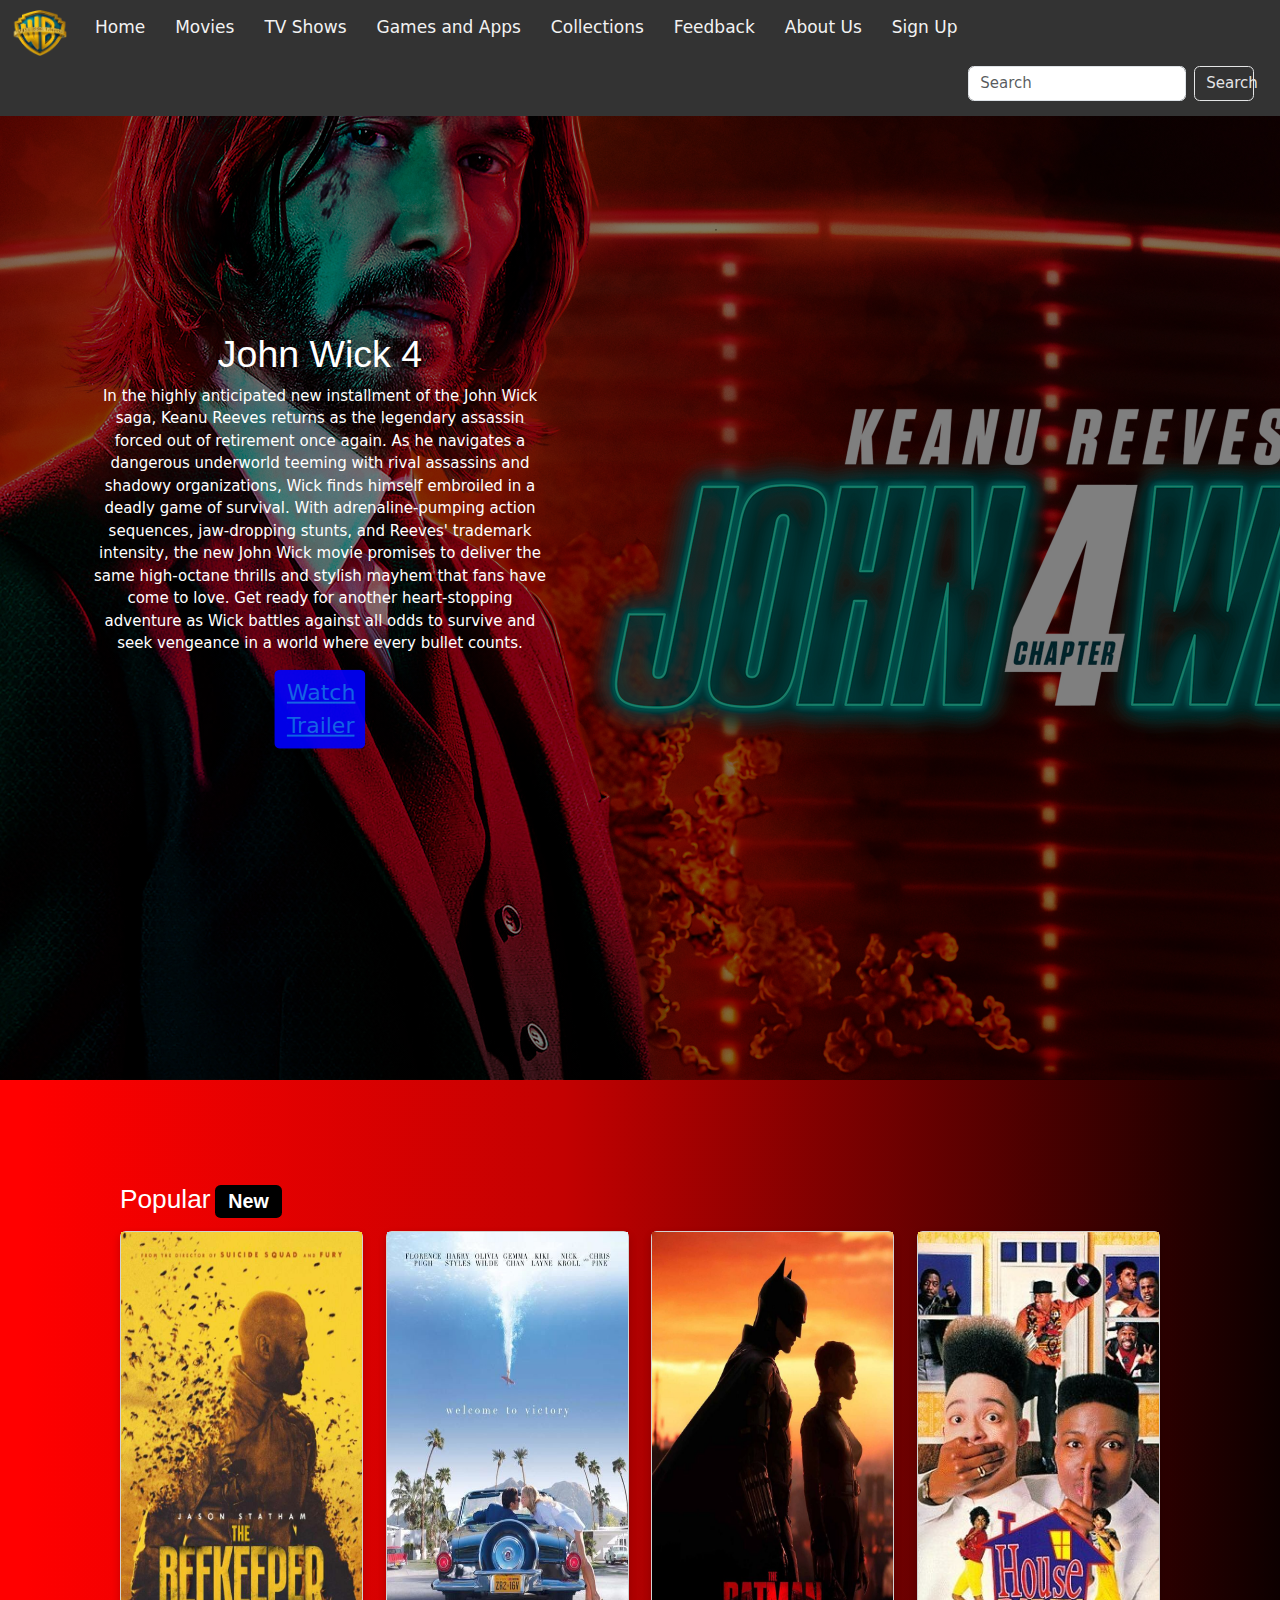
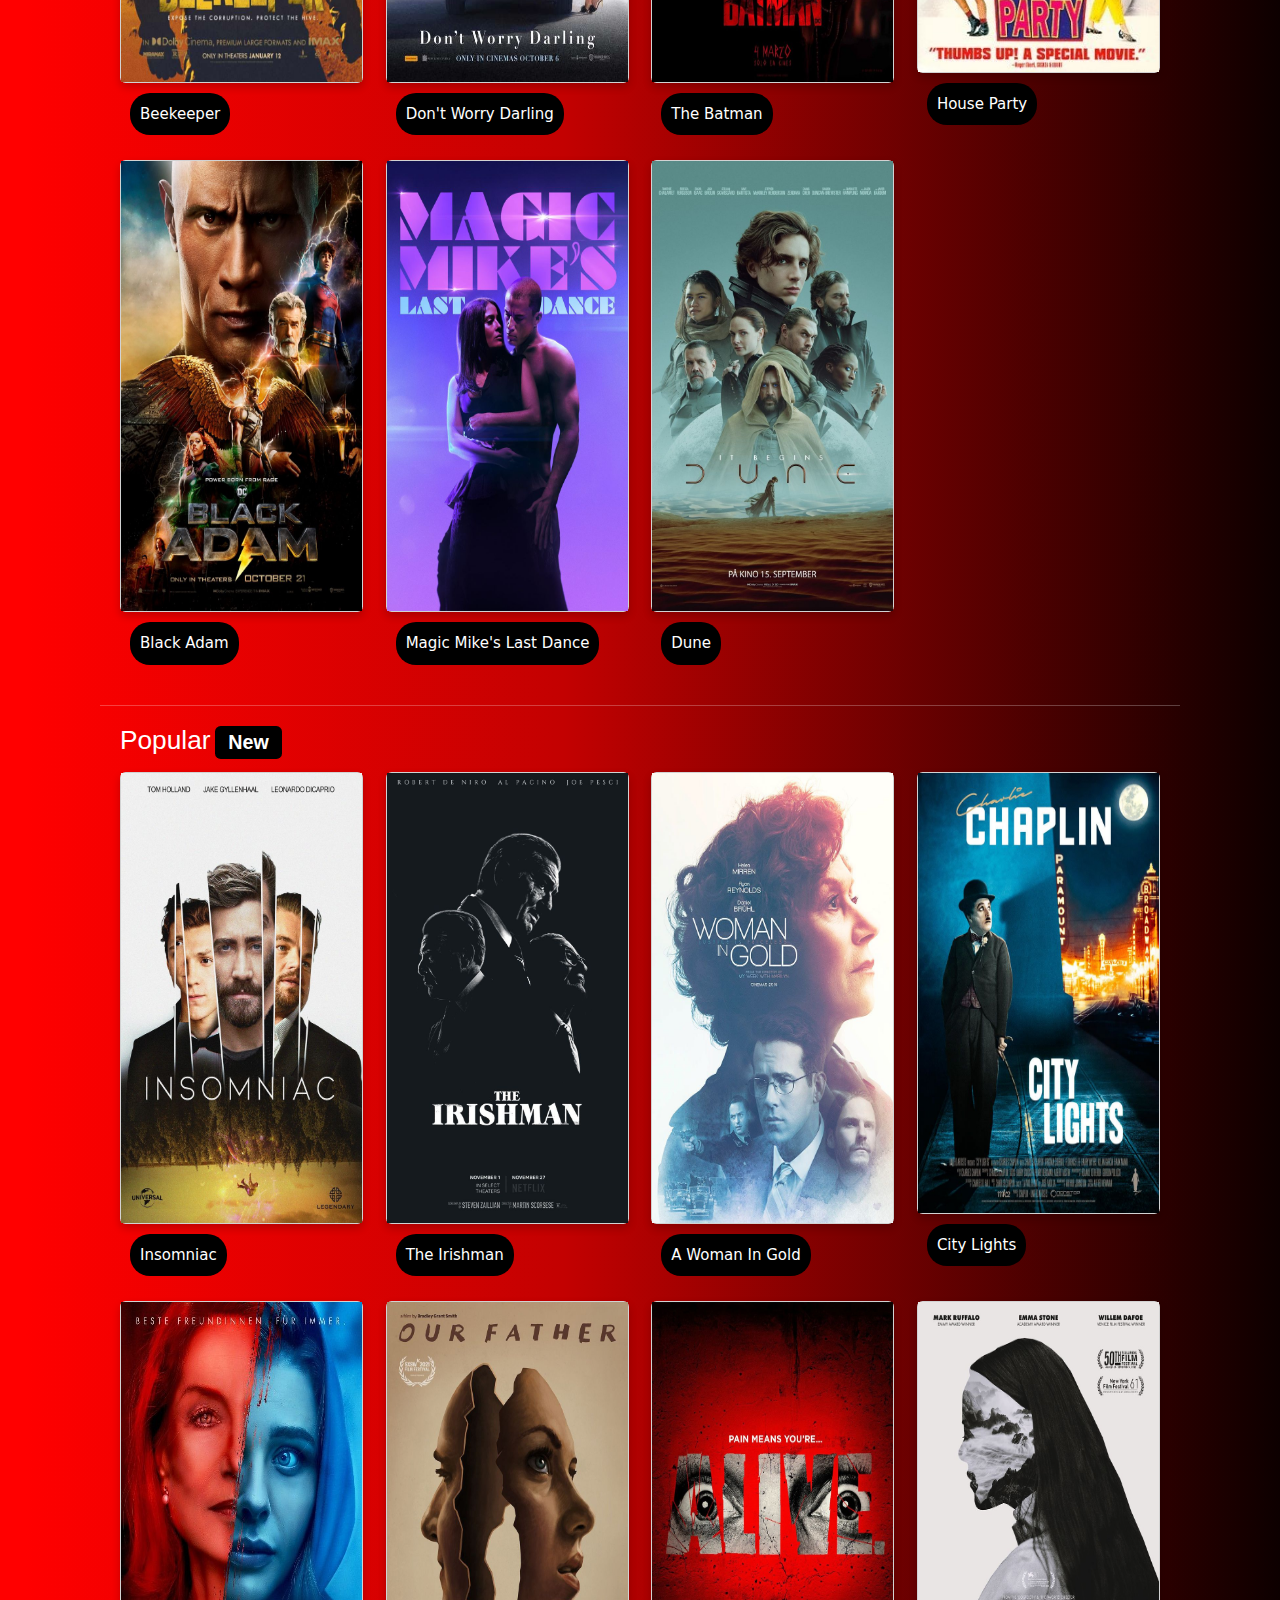
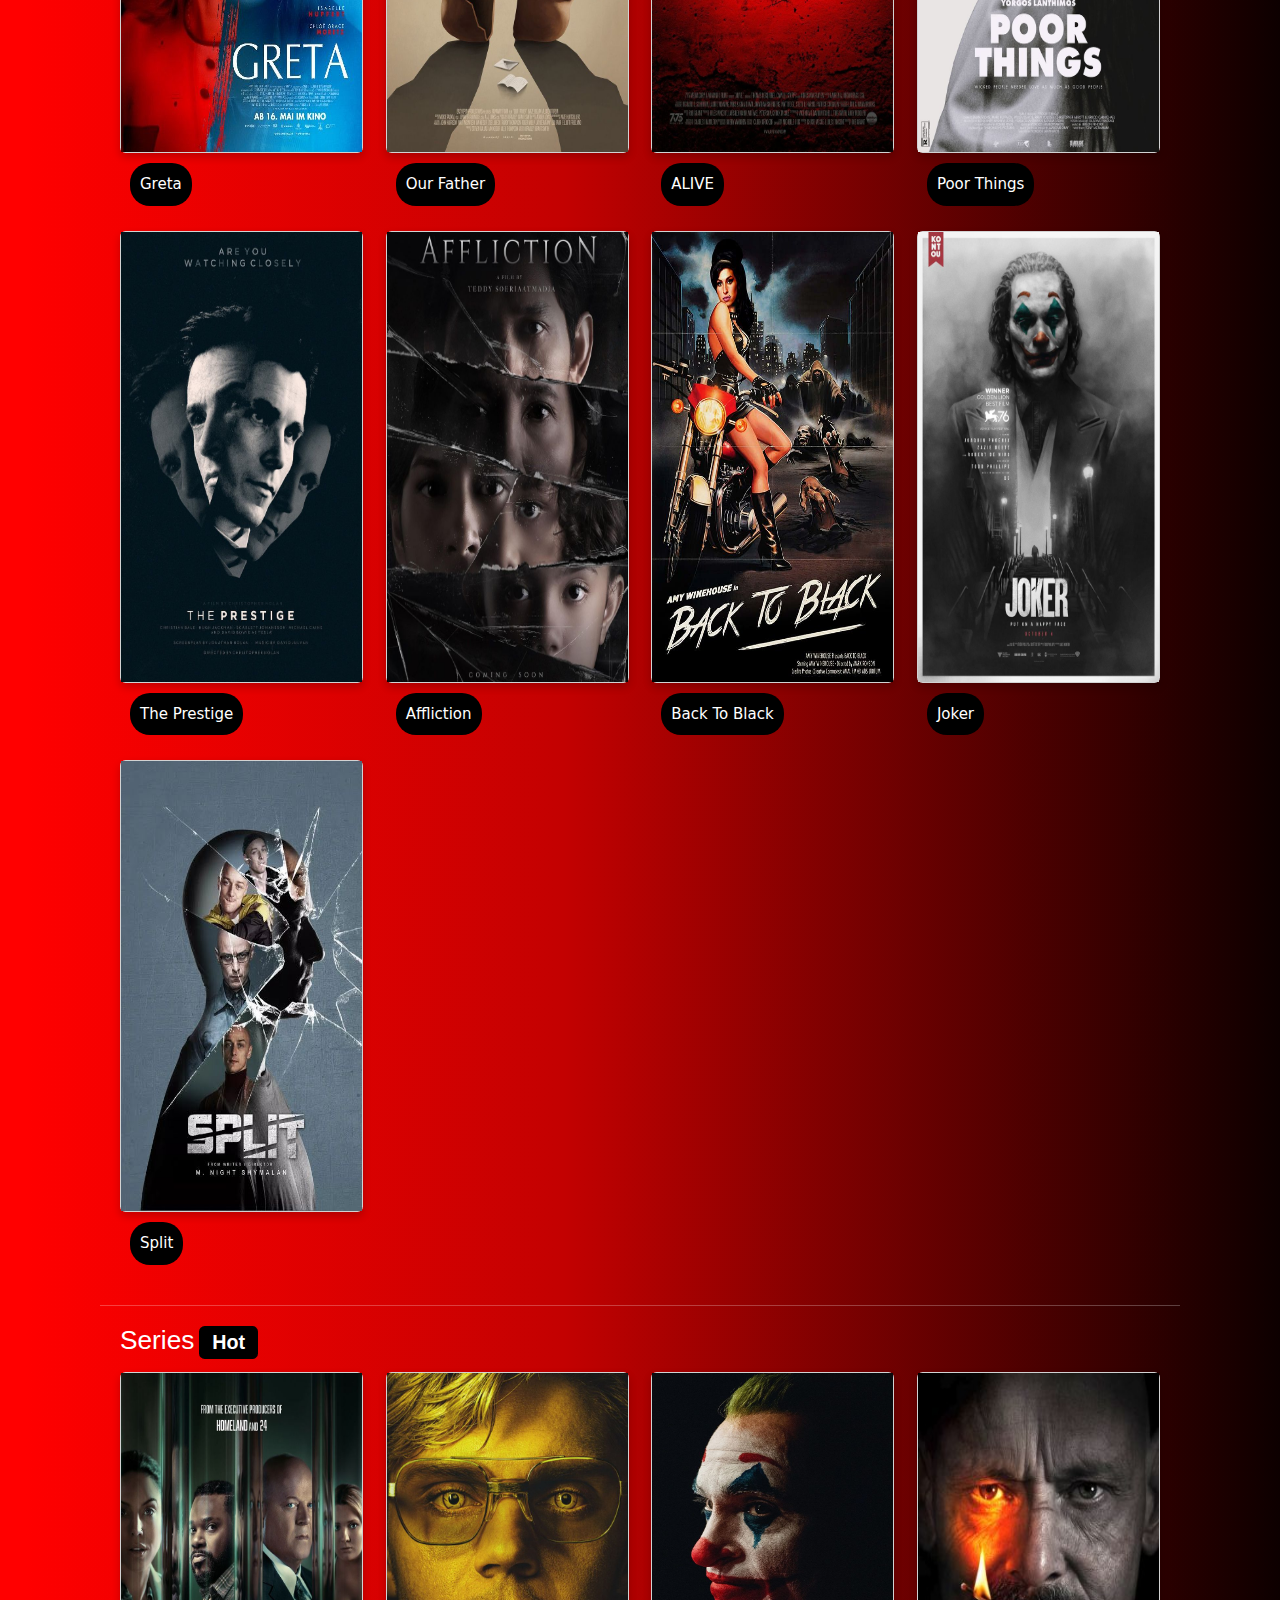
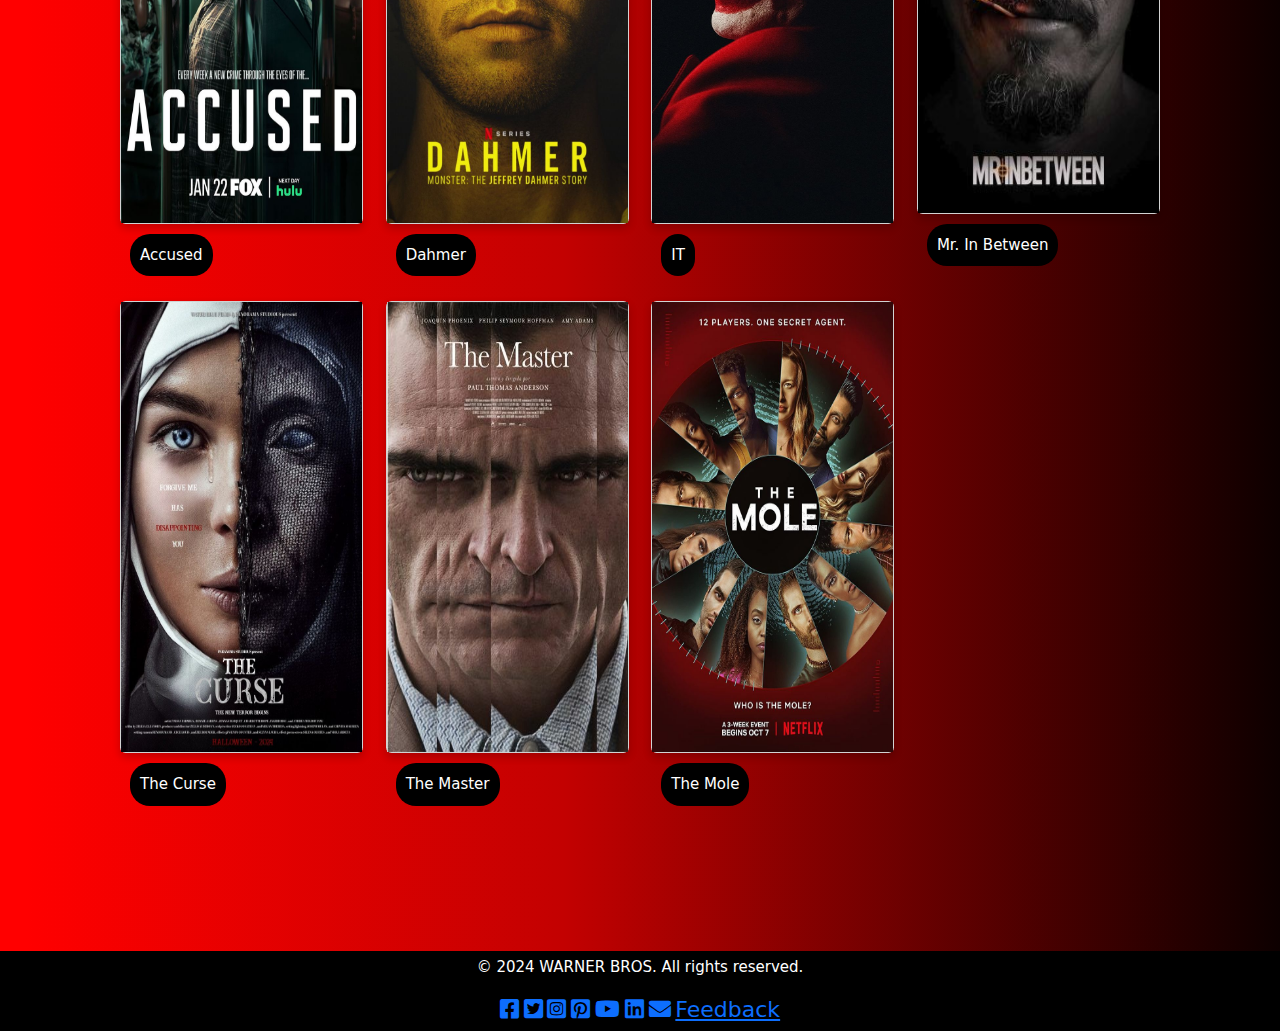
==== commit e23127ca: "Update index.html" ====
--- a/index.html
+++ b/index.html
@@ -969,7 +969,8 @@
 <!-- end of main section -->
 
   <footer>
-	 <p class="solidwhite">&copy; 2024 Movie Site. All rights reserved.</p> 	<!-- Add font awesome icons -->
+	 <p class="solidwhite">&copy; 2024 WARNER BROS. All rights reserved.</p> 
+	 <p Designed by Pauletta Wright </p> <!-- Add font awesome icons -->
   <div id="social-media-links">
             <a href="https://www.facebook.com/WarnerBrosPictures/" target="_blank"><i class="fab fa-facebook-square"></i></a>
             <a href="https://twitter.com/warnerbros" target="_blank"><i class="fab fab fa-twitter-square"></i></a>
